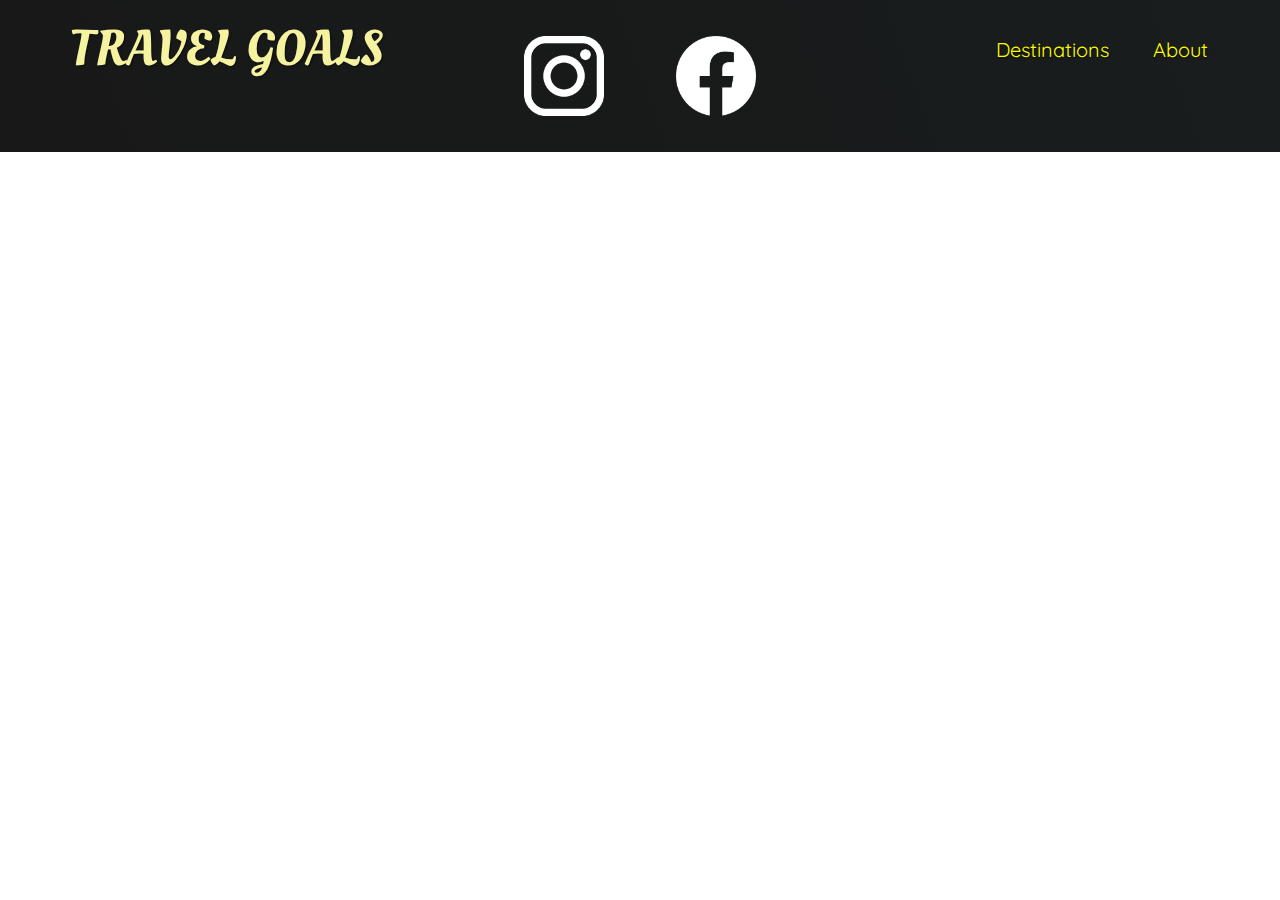
==== places.html @ 9be6c148 "Add HTML starter code for the places.html page" ====
<!DOCTYPE html>
<html lang="en">
  <head>
    <meta charset="UTF-8" />
    <meta http-equiv="X-UA-Compatible" content="IE=edge" />
    <meta name="viewport" content="width=device-width, initial-scale=1.0" />
    <link
      href="https://fonts.googleapis.com/css2?family=Raleway:wght@700&family=Oleo+Script:wght@700&family=Quicksand:wght@300;500&display=swap"
      rel="stylesheet"
    />
    <link rel="stylesheet" href="/shared.css" />
    <link rel="stylesheet" href="/places.css" />
    <title>Travel Goals - Places</title>
  </head>
  <body>
    <header>
      <div id="page-logo">
        <a href="/index.html">Travel Goals</a>
      </div>
      <nav>
        <ul>
          <li><a href="/places.html">Destinations</a></li>
          <li><a href="">About</a></li>
        </ul>
      </nav>
    </header>
    <main></main>
    <footer>
      <ul>
        <li>
          <a href="https://www.instagram.com" target="_blank"
            ><img src="/images/icons/insta.png" alt="Get in touch on Instagram"
          /></a>
        </li>
        <li>
          <a href="https://www.facebook.com" target="_blank"
            ><img
              src="/images/icons/facebook.png"
              alt="Get in touch on Facebook"
          /></a>
        </li>
      </ul>
    </footer>
  </body>
</html>
---- shared.css ----
:root {
  --primary-color: rgb(255, 251, 0);
  --default-box-shadow: 2px 4px 8px rgb(68, 67, 67);
  --default-text-shadow: 1px 1px 2px rgba(0, 0, 0, 0.5);
}
*,
*:before,
*:after {
  box-sizing: border-box;
  margin: 0;
  padding: 0;
}

html {
  font-size: 62.5%;
}

body {
  font-family: "Quicksand", sans-serif;
  font-size: 1.6rem;
  /* font-family: "Raleway", sans-serif; */
}

ul {
  list-style: none;
}

header {
  display: flex;
  /* flex-direction: row; */
  /* flex-wrap: nowrap; */
  /* flex-flow: column nowrap; */
  justify-content: space-between;
  align-items: center;
  padding: 1.5rem 6rem;
  position: absolute;
  top: 0;
  left: 0;
  width: 100%;
}

#page-logo a:link,
#page-logo a:visited {
  padding: 1rem;
  font-family: "Oleo Script", sans-serif;
  color: rgb(245, 243, 160);
  font-size: 5rem;
  text-decoration: none;
  text-transform: uppercase;
  text-shadow: var(--default-text-shadow);
}

nav ul {
  display: flex;
  justify-content: flex-end;
  align-items: center;
}

nav ul li {
  text-align: right;
  margin-left: 2rem;
}

nav ul li a:link,
nav ul li a:visited {
  color: var(--primary-color);
  text-decoration: none;
  font-size: 2rem;
  padding: 1.2rem;
  text-shadow: var(--default-text-shadow);
  border-radius: 6px;
}

nav ul li a:hover,
nav ul li a:active {
  color: rgb(77, 77, 77);
  background-color: var(--primary-color);
}

footer {
  background: linear-gradient(70deg, rgb(24, 24, 24), rgb(25, 29, 29));
  padding: 3.6rem;
}

footer ul {
  display: flex;
  justify-content: center;
  /* gap: 2rem; */
}

footer ul li {
  width: 8rem;
  height: 8rem;
  margin: 0 3.6rem;
}

footer ul li a img {
  display: block;
  width: 100%;
  height: auto;
}
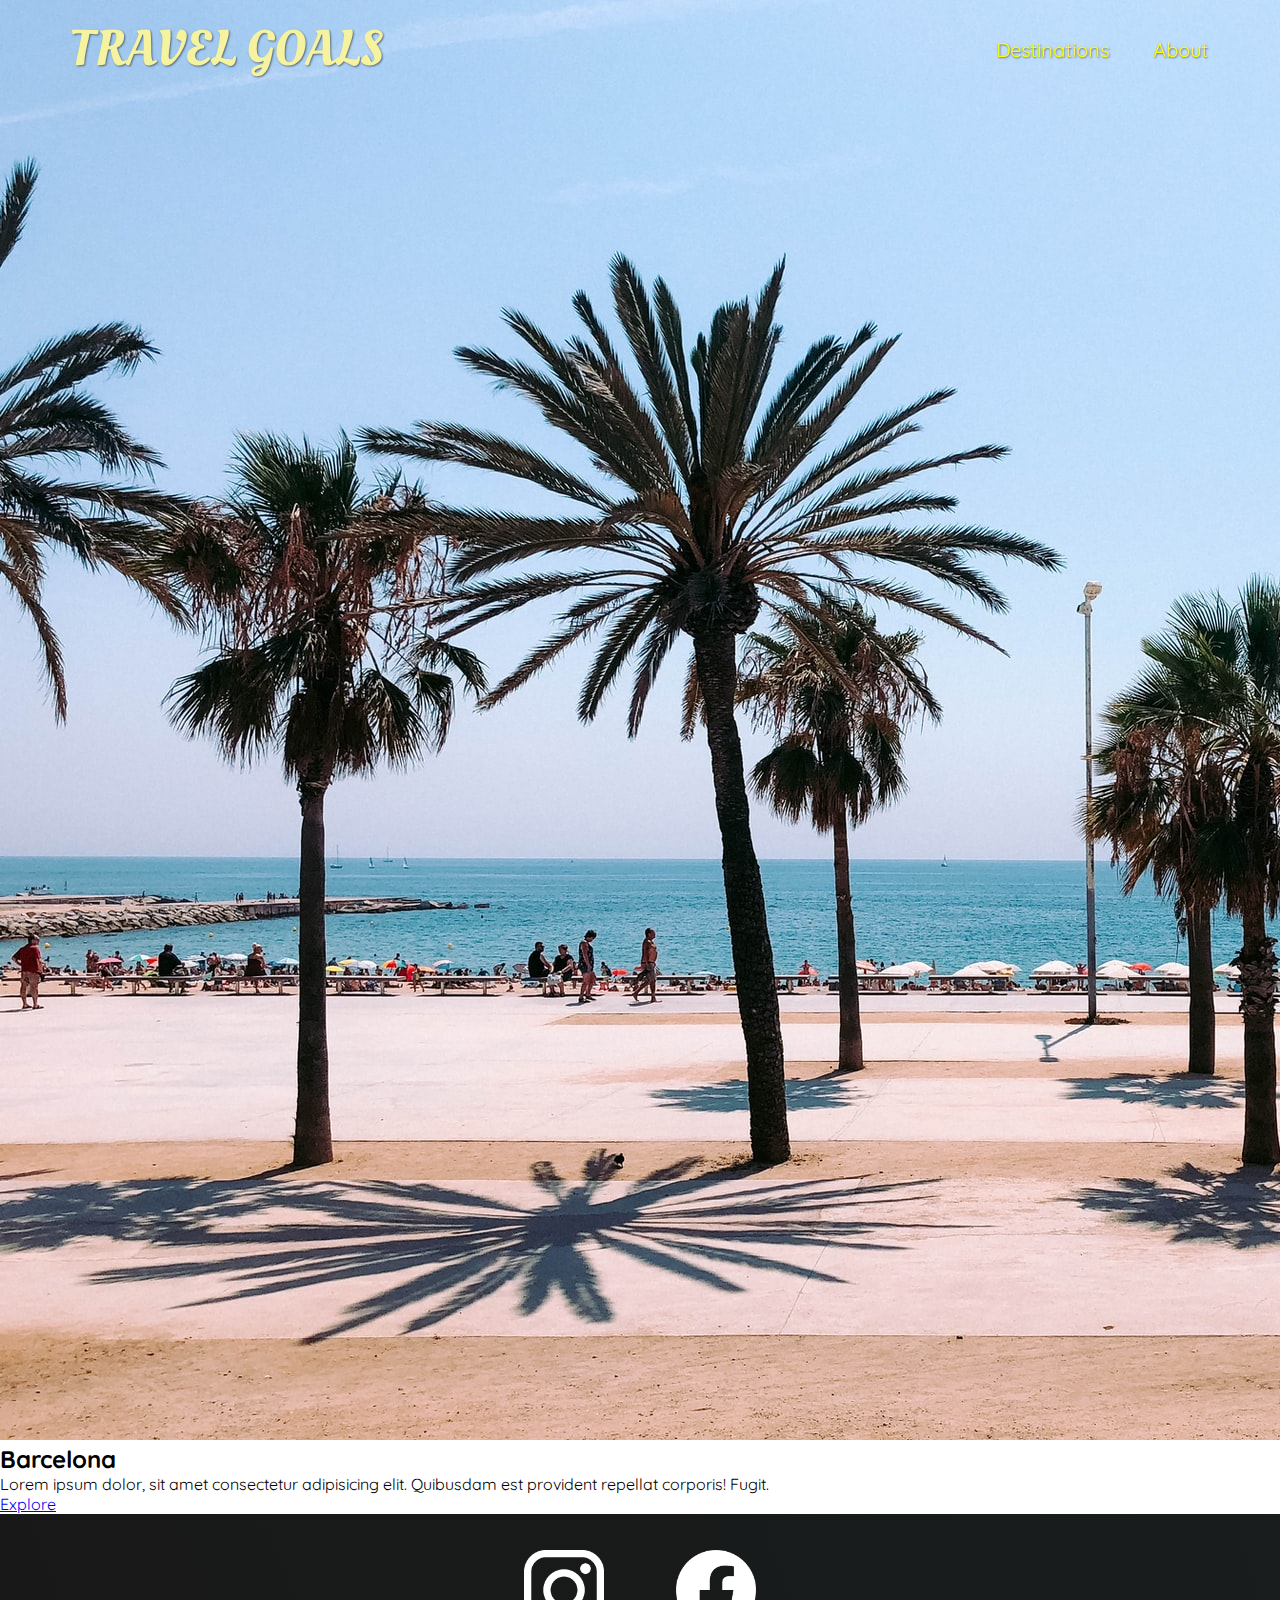
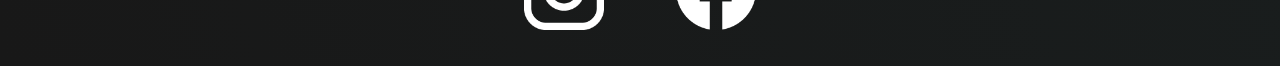
==== commit 1eaad981: "Add starter HTML code for the main section of the places.html page" ====
--- a/places.html
+++ b/places.html
@@ -24,7 +24,23 @@
         </ul>
       </nav>
     </header>
-    <main></main>
+    <main>
+      <ul>
+        <li>
+          <img src="/images/places/barcelona.jpg" alt="City of Barcelona" />
+          <div class="item-content">
+            <h2>Barcelona</h2>
+            <p>
+              Lorem ipsum dolor, sit amet consectetur adipisicing elit.
+              Quibusdam est provident repellat corporis! Fugit.
+            </p>
+          </div>
+          <div>
+            <a href="https://en.wikipedia.org/wiki/Barcelona">Explore</a>
+          </div>
+        </li>
+      </ul>
+    </main>
     <footer>
       <ul>
         <li>
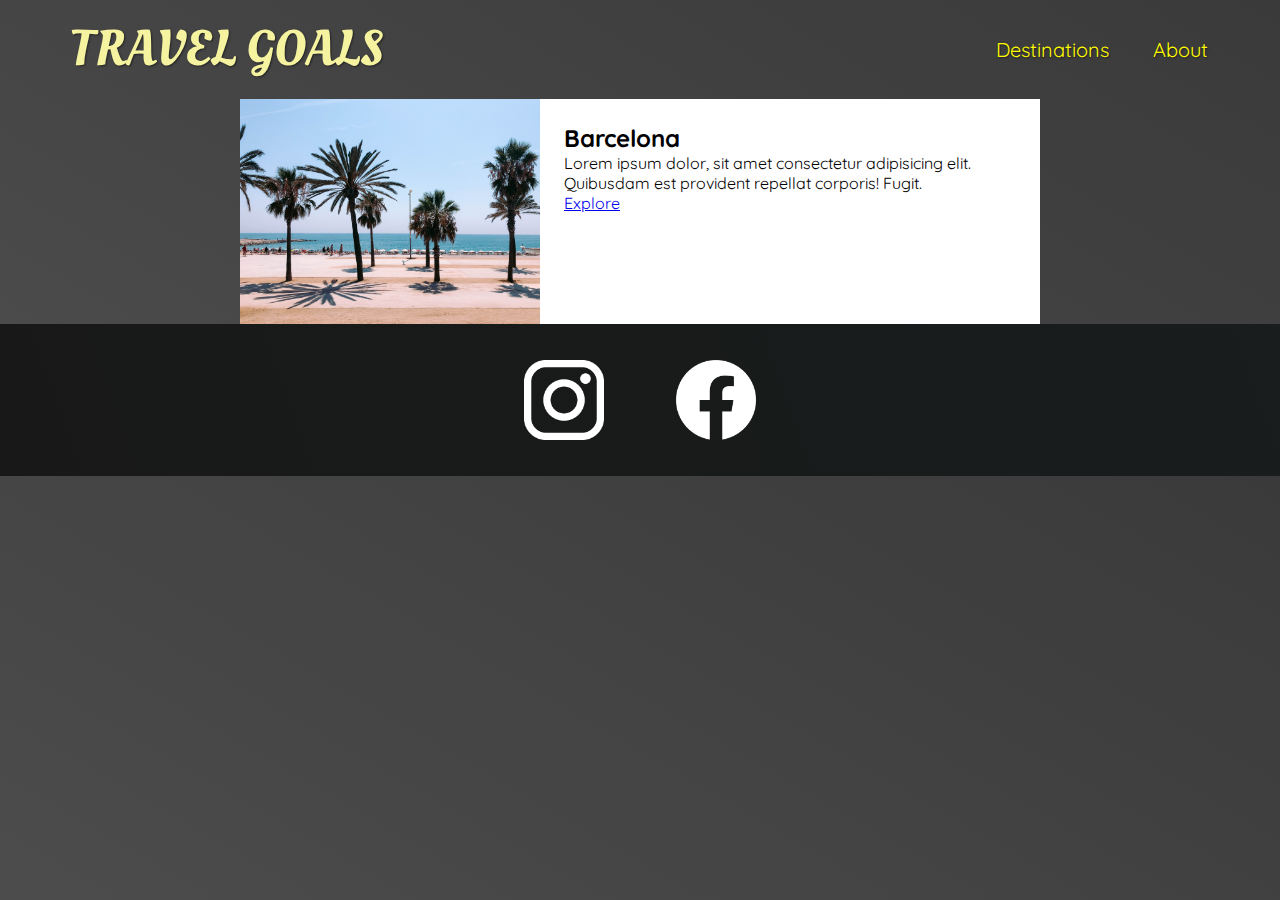
==== commit 42dea5cf: "Create the card look" ====
--- a/places.html
+++ b/places.html
@@ -34,9 +34,9 @@
               Lorem ipsum dolor, sit amet consectetur adipisicing elit.
               Quibusdam est provident repellat corporis! Fugit.
             </p>
-          </div>
-          <div>
-            <a href="https://en.wikipedia.org/wiki/Barcelona">Explore</a>
+            <div>
+              <a href="https://en.wikipedia.org/wiki/Barcelona">Explore</a>
+            </div>
           </div>
         </li>
       </ul>
--- a/places.css
+++ b/places.css
@@ -0,0 +1,26 @@
+body {
+  background: linear-gradient(30deg, rgb(77, 77, 77), rgb(58, 58, 58));
+}
+
+header {
+  position: static;
+}
+
+main ul {
+  width: 80rem;
+  margin: 0 auto;
+}
+
+main ul li {
+  display: flex;
+  background-color: #fff;
+}
+
+main ul li img {
+  width: 30rem;
+  height: auto;
+}
+
+.item-content {
+  padding: 2.4rem;
+}
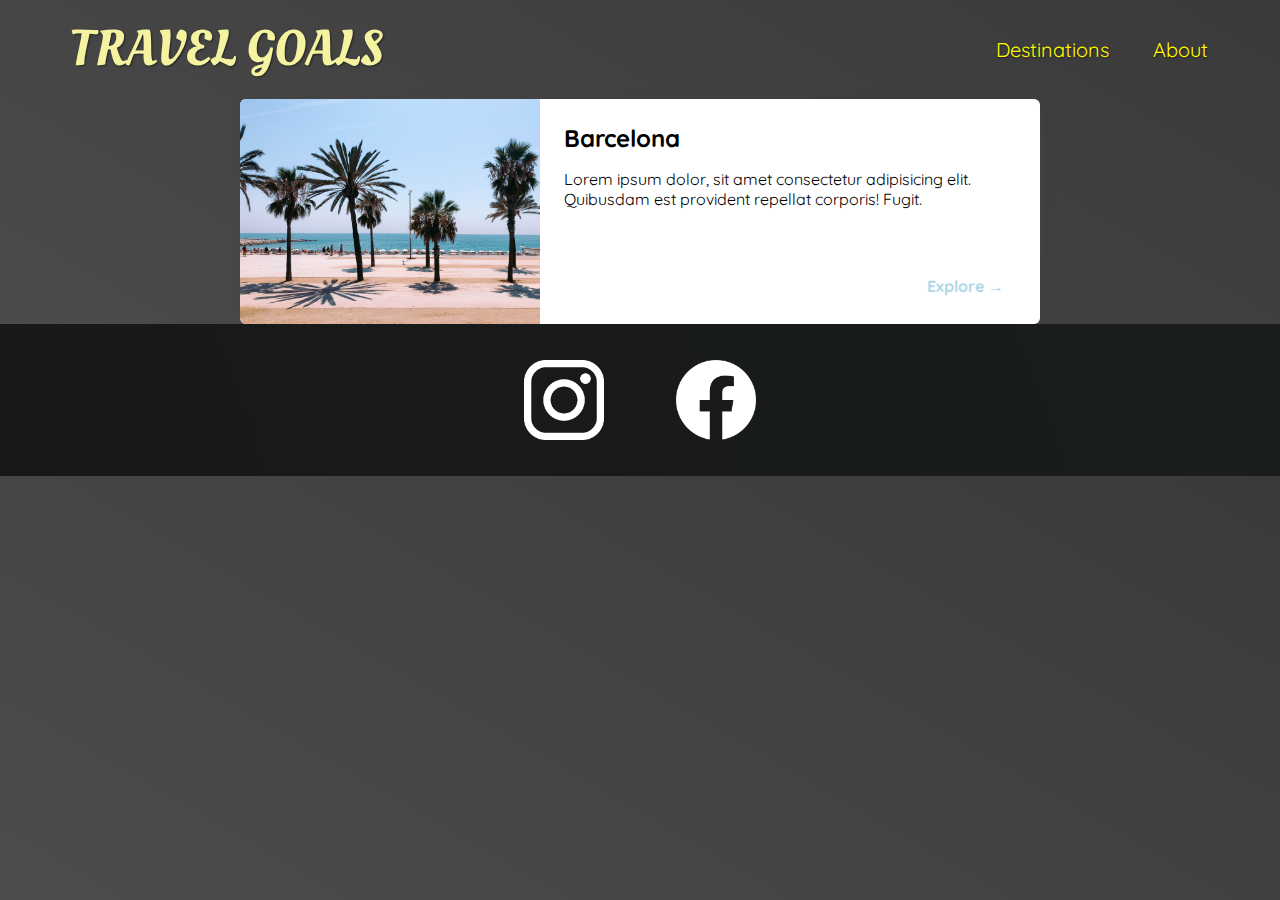
==== commit 99d8cf25: "Complete CSS styles for the card" ====
--- a/places.html
+++ b/places.html
@@ -35,7 +35,9 @@
               Quibusdam est provident repellat corporis! Fugit.
             </p>
             <div>
-              <a href="https://en.wikipedia.org/wiki/Barcelona">Explore</a>
+              <a href="https://en.wikipedia.org/wiki/Barcelona" target="_blank"
+                >Explore &rarr;</a
+              >
             </div>
           </div>
         </li>
--- a/places.css
+++ b/places.css
@@ -14,13 +14,47 @@
 main ul li {
   display: flex;
   background-color: #fff;
+  box-shadow: var(--default-box-shadow);
+  border-radius: 6px;
+  overflow: hidden;
 }
 
 main ul li img {
   width: 30rem;
   height: auto;
+  /* object-fit: cover; */
 }
 
 .item-content {
   padding: 2.4rem;
+  display: flex;
+  flex-direction: column;
+  /* justify-content: space-between; */
 }
+
+.item-content h2 {
+  margin-bottom: 1.6rem;
+}
+
+.item-content div {
+  text-align: right;
+  margin-top: auto;
+}
+
+.item-content div a:link,
+.item-content div a:visited {
+  display: inline-block;
+  text-decoration: none;
+  font-weight: 700;
+  color: lightblue;
+  background-color: transparent;
+  transition: all 0.3s ease-in-out;
+  padding: 0.4rem 1.2rem;
+  border-radius: 3px;
+}
+
+.item-content div a:hover,
+.item-content div a:active {
+  color: #fff;
+  background-color: lightblue;
+}
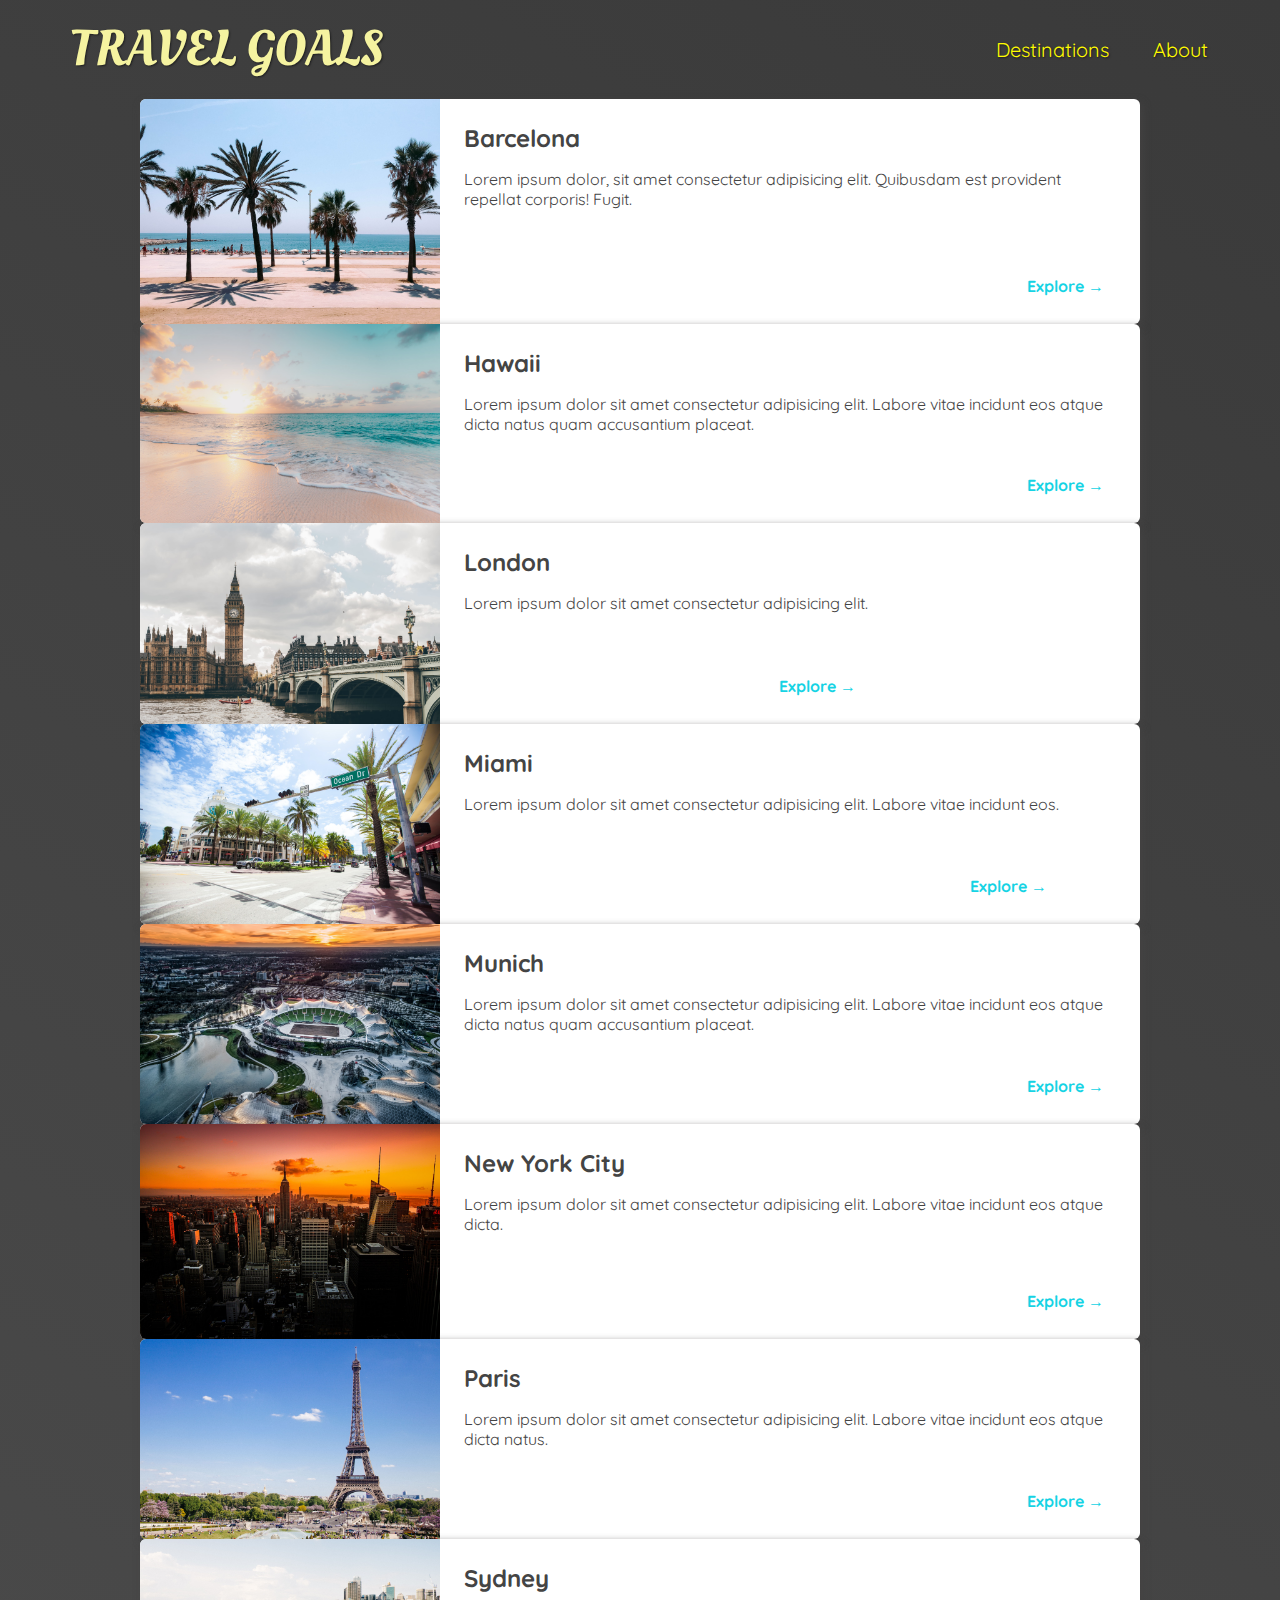
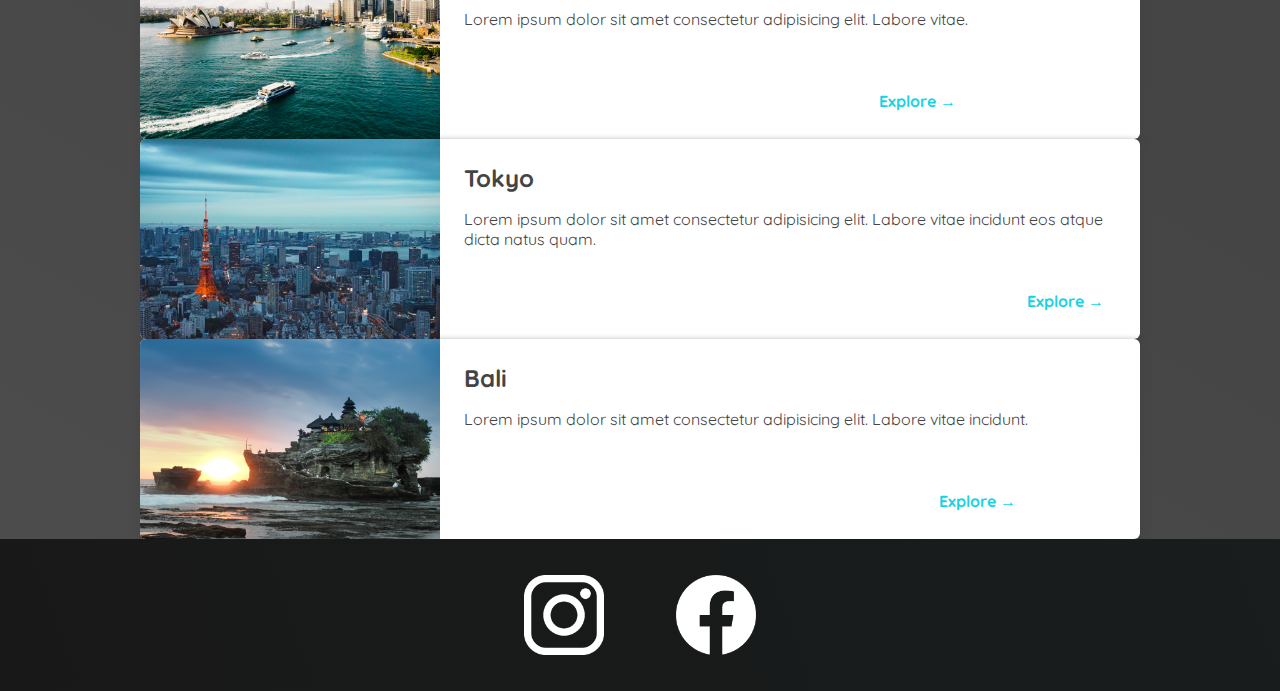
==== commit 7332fefd: "Add all the cards to the places.html page" ====
--- a/places.html
+++ b/places.html
@@ -36,8 +36,126 @@
             </p>
             <div>
               <a href="https://en.wikipedia.org/wiki/Barcelona" target="_blank"
-                >Explore &rarr;</a
+                >Explore &#x2192</a
               >
+            </div>
+          </div>
+        </li>
+        <li>
+          <img src="/images/places/hawaii.jpg" alt="Hawaii beach" />
+          <div class="item-content">
+            <h2>Hawaii</h2>
+            <p>
+              Lorem ipsum dolor sit amet consectetur adipisicing elit. Labore
+              vitae incidunt eos atque dicta natus quam accusantium placeat.
+            </p>
+            <div class="actions">
+              <a href="hhttps://en.wikipedia.org/wiki/Hawaii" target="_blank">Explore &#x2192</a>
+            </div>
+          </div>
+        </li>
+        <li>
+          <img src="/images/places/london.jpg" alt="London city" />
+          <div class="item-content">
+            <h2>London</h2>
+            <p>
+              Lorem ipsum dolor sit amet consectetur adipisicing elit.
+            </p>
+            <div class="actions">
+              <a href="https://en.wikipedia.org/wiki/London" target="_blank">Explore &#x2192</a>
+            </div>
+          </div>
+        </li>
+        <li>
+          <img src="/images/places/miami.jpg" alt="Miami streets" />
+          <div class="item-content">
+            <h2>Miami</h2>
+            <p>
+              Lorem ipsum dolor sit amet consectetur adipisicing elit. Labore
+              vitae incidunt eos.
+            </p>
+            <div class="actions">
+              <a href="https://en.wikipedia.org/wiki/Miami" target="_blank">Explore &#x2192</a>
+            </div>
+          </div>
+        </li>
+        <li>
+          <img src="/images/places/munich.jpg" alt="Munich football stadium" />
+          <div class="item-content">
+            <h2>Munich</h2>
+            <p>
+              Lorem ipsum dolor sit amet consectetur adipisicing elit. Labore
+              vitae incidunt eos atque dicta natus quam accusantium placeat.
+            </p>
+            <div class="actions">
+              <a href="https://en.wikipedia.org/wiki/Munich" target="_blank">Explore &#x2192</a>
+            </div>
+          </div>
+        </li>
+        <li>
+          <img src="/images/places/new-york-city.jpg" alt="New York City skyline" />
+          <div class="item-content">
+            <h2>New York City</h2>
+            <p>
+              Lorem ipsum dolor sit amet consectetur adipisicing elit. Labore
+              vitae incidunt eos atque dicta.
+            </p>
+            <div class="actions">
+              <a href="https://en.wikipedia.org/wiki/New_York_City" target="_blank"
+                >Explore &#x2192</a
+              >
+            </div>
+          </div>
+        </li>
+        <li>
+          <img src="/images/places/paris.jpg" alt="Paris city" />
+          <div class="item-content">
+            <h2>Paris</h2>
+            <p>
+              Lorem ipsum dolor sit amet consectetur adipisicing elit. Labore
+              vitae incidunt eos atque dicta natus.
+            </p>
+            <div class="actions">
+              <a href="https://en.wikipedia.org/wiki/Paris" target="_blank">Explore &#x2192</a>
+            </div>
+          </div>
+        </li>
+        <li>
+          <img src="/images/places/sydney.jpg" alt="Sydney beach" />
+          <div class="item-content">
+            <h2>Sydney</h2>
+            <p>
+              Lorem ipsum dolor sit amet consectetur adipisicing elit. Labore
+              vitae.
+            </p>
+            <div class="actions">
+              <a href="https://en.wikipedia.org/wiki/Sydney" target="_blank">Explore &#x2192</a>
+            </div>
+          </div>
+        </li>
+        <li>
+          <img src="/images/places/tokyo.jpg" alt="Tokyo skyline" />
+          <div class="item-content">
+            <h2>Tokyo</h2>
+            <p>
+              Lorem ipsum dolor sit amet consectetur adipisicing elit. Labore
+              vitae incidunt eos atque dicta natus quam.
+            </p>
+            <div class="actions">
+              <a href="https://en.wikipedia.org/wiki/Tokyo" target="_blank">Explore &#x2192</a>
+            </div>
+          </div>
+        </li>
+        <li>
+          <img src="/images/places/bali.jpg" alt="Bali beach" />
+          <div class="item-content">
+            <h2>Bali</h2>
+            <p>
+              Lorem ipsum dolor sit amet consectetur adipisicing elit. Labore
+              vitae incidunt.
+            </p>
+            <div class="actions">
+              <a href="https://en.wikipedia.org/wiki/Bali" target="_blank">Explore &#x2192</a>
             </div>
           </div>
         </li>
--- a/shared.css
+++ b/shared.css
@@ -2,6 +2,7 @@
   --primary-color: rgb(255, 251, 0);
   --default-box-shadow: 2px 4px 8px rgb(68, 67, 67);
   --default-text-shadow: 1px 1px 2px rgba(0, 0, 0, 0.5);
+  --card-link-color: rgb(22, 211, 228);
 }
 *,
 *:before,
--- a/places.css
+++ b/places.css
@@ -1,5 +1,6 @@
 body {
   background: linear-gradient(30deg, rgb(77, 77, 77), rgb(58, 58, 58));
+  color: rgb(68, 68, 68);
 }
 
 header {
@@ -7,12 +8,13 @@
 }
 
 main ul {
-  width: 80rem;
+  width: 100rem;
   margin: 0 auto;
 }
 
 main ul li {
   display: flex;
+  /* justify-content: space-between; */
   background-color: #fff;
   box-shadow: var(--default-box-shadow);
   border-radius: 6px;
@@ -46,7 +48,7 @@
   display: inline-block;
   text-decoration: none;
   font-weight: 700;
-  color: lightblue;
+  color: var(--card-link-color);
   background-color: transparent;
   transition: all 0.3s ease-in-out;
   padding: 0.4rem 1.2rem;
@@ -56,5 +58,5 @@
 .item-content div a:hover,
 .item-content div a:active {
   color: #fff;
-  background-color: lightblue;
+  background-color: var(--card-link-color);
 }
